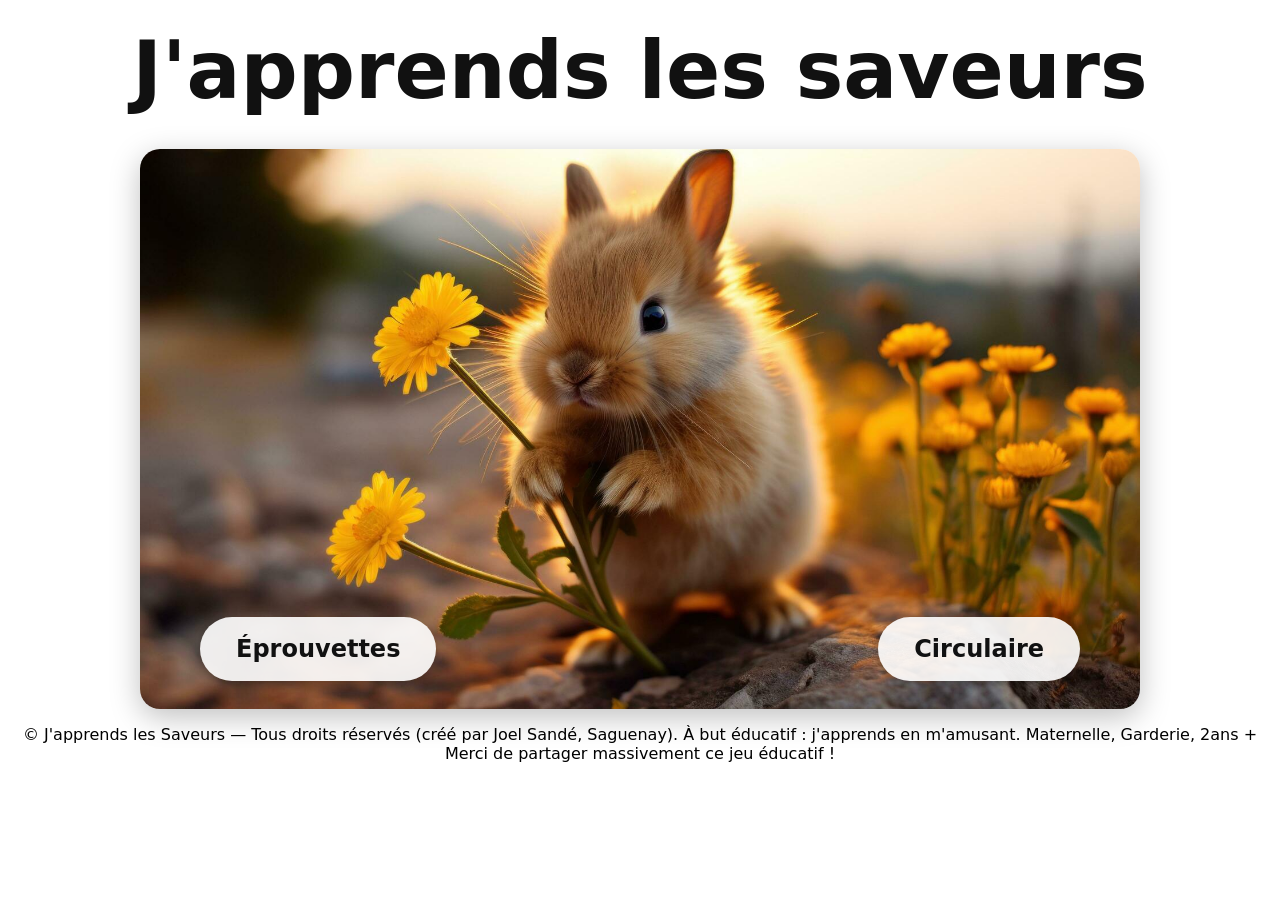
==== index.html @ b36659f0 "Ajoute la page d'accueil et le jeu circulaire, met à jour le jeu éprouvettes Nouvelle page index.htm" ====
<!DOCTYPE html>
<html lang="fr">
<head>
  <meta charset="UTF-8" />
  <meta name="viewport" content="width=device-width, initial-scale=1" />
  <title>J'apprends les saveurs</title>
  <style>
    *{box-sizing:border-box}
    html, body{margin:0; padding:0;}
    body{
      display:flex; flex-direction:column; align-items:center;
      font-family:system-ui, -apple-system, Segoe UI, Roboto, Arial, sans-serif;
      min-height:100vh; padding:24px 16px; text-align:center;
    }

    h1{
      font-size:clamp(2.5rem, 7vw, 5rem);
      margin:0 0 32px;
      font-weight:800;
      color:#111;
    }

    .hero{
      position:relative;
      width:min(92vw, 1000px);
      margin:0 auto;
    }
    .hero img{
      display:block;
      width:100%;
      height:auto;
      border-radius:20px;
      box-shadow:0 8px 30px rgba(0,0,0,.25);
    }

    .hero-links{
      position:absolute;
      left:0; right:0; bottom:5%;
      display:flex;
      justify-content:space-between;
      padding:0 6%;
    }
    .hero-links a{
      background:rgba(255,255,255,.9);
      color:#111;
      text-decoration:none;
      font-weight:700;
      font-size:clamp(1rem, 2.2vw, 1.5rem);
      padding:.75em 1.5em;
      border-radius:999px;
      box-shadow:0 3px 10px rgba(0,0,0,.3);
      transition:transform .15s ease, background .15s ease;
    }
    .hero-links a:hover{
      transform:scale(1.06);
      background:#fff;
    }
  </style>
</head>
<body>

  <h1>J'apprends les saveurs</h1>

  <div class="hero">
    <img src="lapin_saveur_2.jpg" alt="Lapin qui apprend les saveurs" />
    <div class="hero-links">
      <a href="j_apprends_les_saveurs_5_langues_et_video_responsive.html">Éprouvettes</a>
      <a href="j_apprends_les_saveurs_4_langues_circulaire.html">Circulaire</a>
    </div>
  </div>

  <footer>
    <p>&copy; J'apprends les Saveurs — Tous droits réservés (créé par Joel Sandé, Saguenay). À but éducatif : j'apprends en m'amusant. Maternelle, Garderie, 2ans +<br>Merci de partager massivement ce jeu éducatif !</p>
  </footer>
  
</body>
</html>
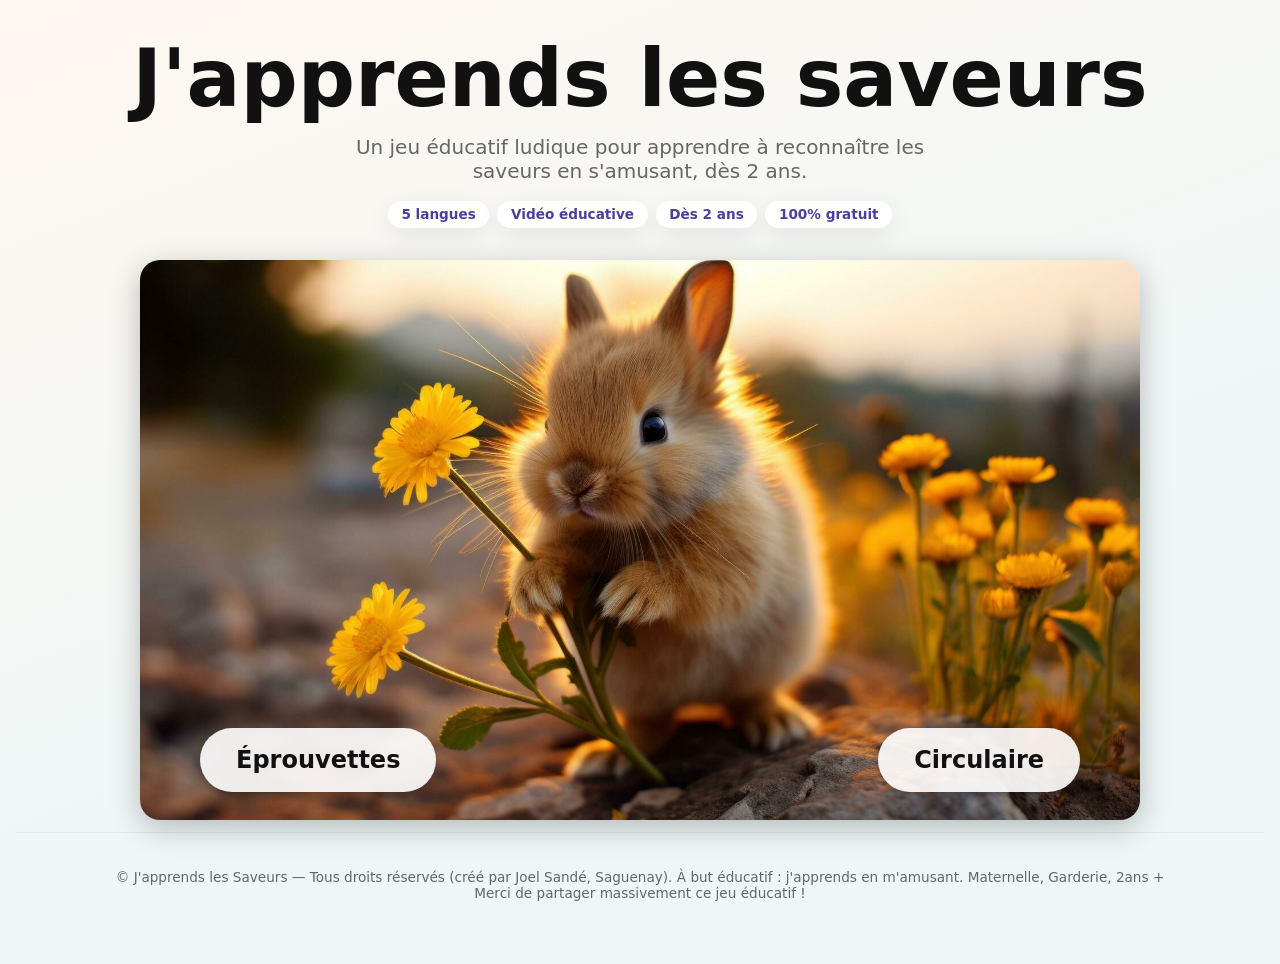
==== commit b6961683: "Habille les 3 pages d'un design partagé plus soigné (style.css) Ajoute une feuille de style commune " ====
--- a/index.html
+++ b/index.html
@@ -3,21 +3,42 @@
 <head>
   <meta charset="UTF-8" />
   <meta name="viewport" content="width=device-width, initial-scale=1" />
-  <title>J'apprends les saveurs</title>
+  <title>J'apprends les saveurs — jeu éducatif en 5 langues</title>
+  <meta name="description" content="Jeu éducatif gratuit pour apprendre les saveurs en s'amusant, dès 2 ans. Disponible en 5 langues, avec vidéo pédagogique. Choisis le mode Éprouvettes ou le mode Circulaire !" />
+  <meta property="og:type" content="website" />
+  <meta property="og:title" content="J'apprends les saveurs" />
+  <meta property="og:description" content="Jeu éducatif gratuit pour apprendre les saveurs en s'amusant, dès 2 ans. Disponible en 5 langues, avec vidéo pédagogique." />
+  <meta property="og:image" content="lapin_saveur_2.jpg" />
+  <link rel="stylesheet" href="style.css" />
   <style>
-    *{box-sizing:border-box}
-    html, body{margin:0; padding:0;}
-    body{
-      display:flex; flex-direction:column; align-items:center;
-      font-family:system-ui, -apple-system, Segoe UI, Roboto, Arial, sans-serif;
-      min-height:100vh; padding:24px 16px; text-align:center;
-    }
+    body{ padding:32px 16px; text-align:center; }
 
     h1{
       font-size:clamp(2.5rem, 7vw, 5rem);
-      margin:0 0 32px;
+      margin:0 0 10px;
       font-weight:800;
       color:#111;
+    }
+
+    .tagline{
+      margin:0 0 18px;
+      font-size:clamp(1rem, 2vw, 1.25rem);
+      color:var(--clr-muted);
+      max-width:640px;
+    }
+
+    .badges{
+      display:flex; flex-wrap:wrap; justify-content:center; gap:.5rem;
+      margin-bottom:32px;
+    }
+    .badges span{
+      background:#fff;
+      color:var(--clr-primary-dark);
+      font-weight:700;
+      font-size:.85rem;
+      padding:.4em 1em;
+      border-radius:999px;
+      box-shadow:var(--shadow-soft);
     }
 
     .hero{
@@ -49,19 +70,27 @@
       padding:.75em 1.5em;
       border-radius:999px;
       box-shadow:0 3px 10px rgba(0,0,0,.3);
-      transition:transform .15s ease, background .15s ease;
+      transition:transform .15s ease, box-shadow .15s ease, background .15s ease;
     }
     .hero-links a:hover{
-      transform:scale(1.06);
+      transform:translateY(-2px) scale(1.06);
       background:#fff;
+      box-shadow:0 6px 16px rgba(0,0,0,.35);
     }
   </style>
 </head>
 <body>
 
-  <h1>J'apprends les saveurs</h1>
+  <h1 class="fade-in">J'apprends les saveurs</h1>
+  <p class="tagline fade-in">Un jeu éducatif ludique pour apprendre à reconnaître les saveurs en s'amusant, dès 2 ans.</p>
+  <div class="badges fade-in">
+    <span>5 langues</span>
+    <span>Vidéo éducative</span>
+    <span>Dès 2 ans</span>
+    <span>100% gratuit</span>
+  </div>
 
-  <div class="hero">
+  <div class="hero fade-in">
     <img src="lapin_saveur_2.jpg" alt="Lapin qui apprend les saveurs" />
     <div class="hero-links">
       <a href="j_apprends_les_saveurs_5_langues_et_video_responsive.html">Éprouvettes</a>
@@ -72,6 +101,6 @@
   <footer>
     <p>&copy; J'apprends les Saveurs — Tous droits réservés (créé par Joel Sandé, Saguenay). À but éducatif : j'apprends en m'amusant. Maternelle, Garderie, 2ans +<br>Merci de partager massivement ce jeu éducatif !</p>
   </footer>
-  
+
 </body>
 </html>
--- a/style.css
+++ b/style.css
@@ -0,0 +1,92 @@
+/* Style partagé — J'apprends les saveurs (index, éprouvettes, circulaire) */
+
+:root{
+  --clr-primary:#6c5ce7;
+  --clr-primary-dark:#4b3fa0;
+  --clr-accent:#00b4a6;
+  --clr-bg-start:#fff7f0;
+  --clr-bg-end:#eef7f7;
+  --clr-text:#1c1c1c;
+  --clr-muted:#666;
+  --shadow-soft:0 8px 24px rgba(0,0,0,.08);
+  --shadow-hover:0 12px 28px rgba(0,0,0,.14);
+}
+
+*{box-sizing:border-box}
+html, body{margin:0; padding:0}
+body{
+  display:flex; flex-direction:column; align-items:center;
+  min-height:100vh;
+  font-family:system-ui, -apple-system, "Segoe UI", Roboto, Arial, sans-serif;
+  color:var(--clr-text);
+  background:linear-gradient(160deg, var(--clr-bg-start), var(--clr-bg-end) 65%);
+}
+
+/* Navigation entre les 3 pages (onglets) */
+.page-nav{
+  display:flex; flex-wrap:wrap; gap:.4rem; justify-content:center;
+  padding:10px 12px 0;
+}
+.page-nav a{
+  color:var(--clr-text);
+  text-decoration:none;
+  font-size:.95rem;
+  font-weight:600;
+  padding:.5em 1.1em;
+  border-radius:999px;
+  background:rgba(255,255,255,.65);
+  transition:background .15s ease, transform .15s ease, box-shadow .15s ease, color .15s ease;
+}
+.page-nav a:hover{ background:#fff; transform:translateY(-1px); box-shadow:var(--shadow-soft); }
+.page-nav a[aria-current="page"]{
+  background:linear-gradient(135deg, var(--clr-primary), var(--clr-primary-dark));
+  color:#fff;
+  box-shadow:var(--shadow-soft);
+}
+
+/* Boutons de sélection de langue */
+.lang-buttons{
+  display:flex; flex-wrap:wrap; gap:.5rem; justify-content:center;
+  padding:12px;
+}
+.lang-buttons button{
+  border:1px solid rgba(0,0,0,.08);
+  background:#fff;
+  color:var(--clr-text);
+  border-radius:999px;
+  padding:.5rem 1.1rem;
+  font-size:clamp(.9rem, 1.5vw, 1rem);
+  font-weight:600;
+  cursor:pointer;
+  box-shadow:var(--shadow-soft);
+  transition:transform .15s ease, box-shadow .15s ease, background .15s ease, color .15s ease;
+}
+.lang-buttons button:hover{ transform:translateY(-2px); box-shadow:var(--shadow-hover); }
+.lang-buttons button[aria-pressed="true"]{
+  background:linear-gradient(135deg, var(--clr-primary), var(--clr-primary-dark));
+  color:#fff;
+  border-color:transparent;
+}
+
+/* Cadre général de la page (hors pied de page) */
+.page-frame{
+  background:#fff;
+  box-shadow:var(--shadow-soft);
+}
+
+footer{
+  width:100%;
+  padding:22px 10px 18px;
+  text-align:center;
+  color:var(--clr-muted);
+  font-size:.85rem;
+  border-top:1px solid rgba(0,0,0,.06);
+  margin-top:12px;
+}
+
+/* Petite animation d'entrée, utilisée sur les éléments clés de chaque page */
+@keyframes fadeInUp{
+  from{ opacity:0; transform:translateY(14px); }
+  to{ opacity:1; transform:translateY(0); }
+}
+.fade-in{ animation:fadeInUp .5s ease both; }
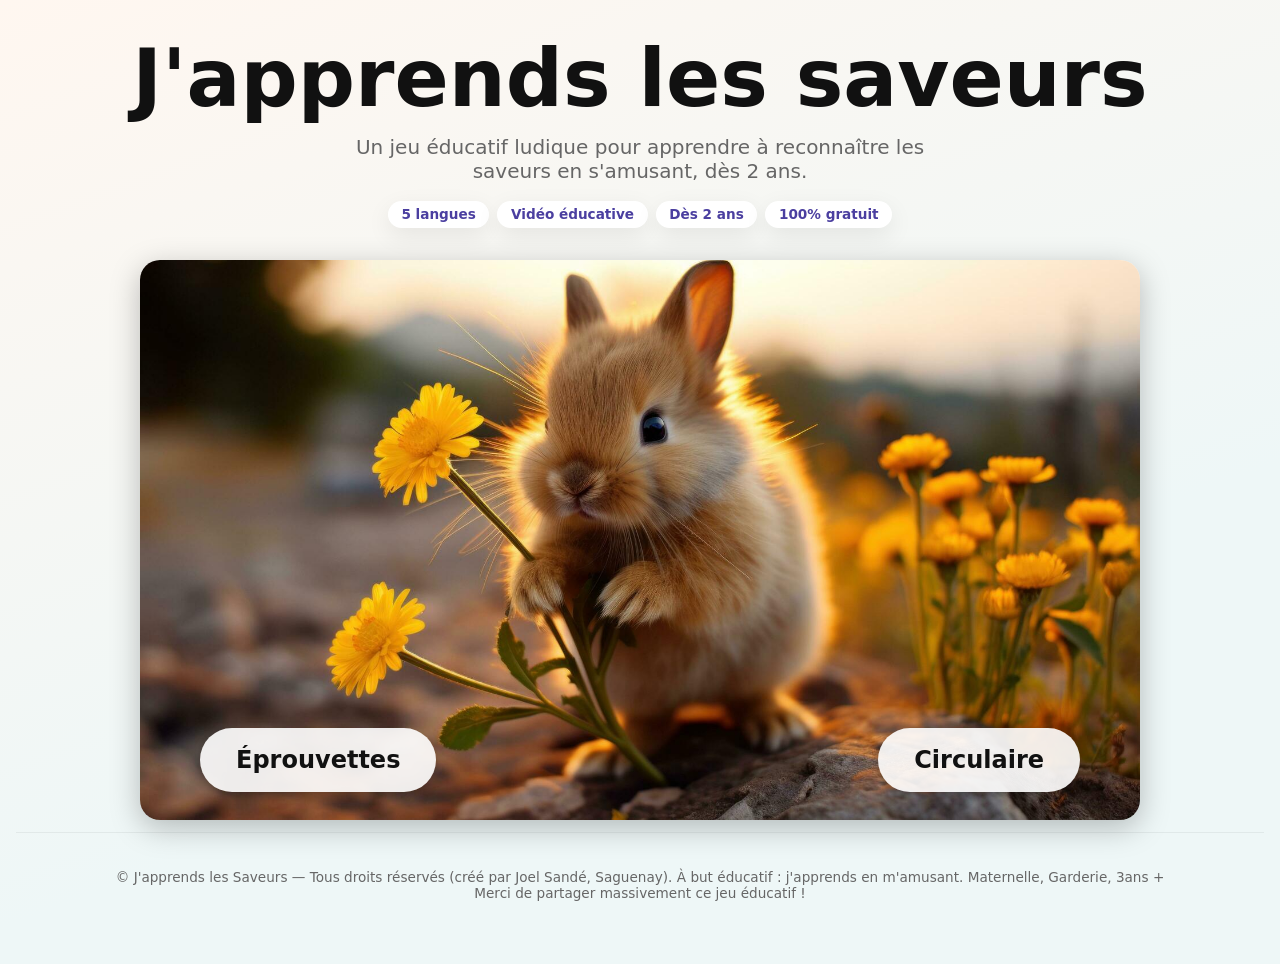
==== commit 3118d16f: "Met à jour l'âge visé dans le pied de page (3 ans +)" ====
--- a/index.html
+++ b/index.html
@@ -99,7 +99,7 @@
   </div>
 
   <footer>
-    <p>&copy; J'apprends les Saveurs — Tous droits réservés (créé par Joel Sandé, Saguenay). À but éducatif : j'apprends en m'amusant. Maternelle, Garderie, 2ans +<br>Merci de partager massivement ce jeu éducatif !</p>
+    <p>&copy; J'apprends les Saveurs — Tous droits réservés (créé par Joel Sandé, Saguenay). À but éducatif : j'apprends en m'amusant. Maternelle, Garderie, 3ans +<br>Merci de partager massivement ce jeu éducatif !</p>
   </footer>
 
 </body>
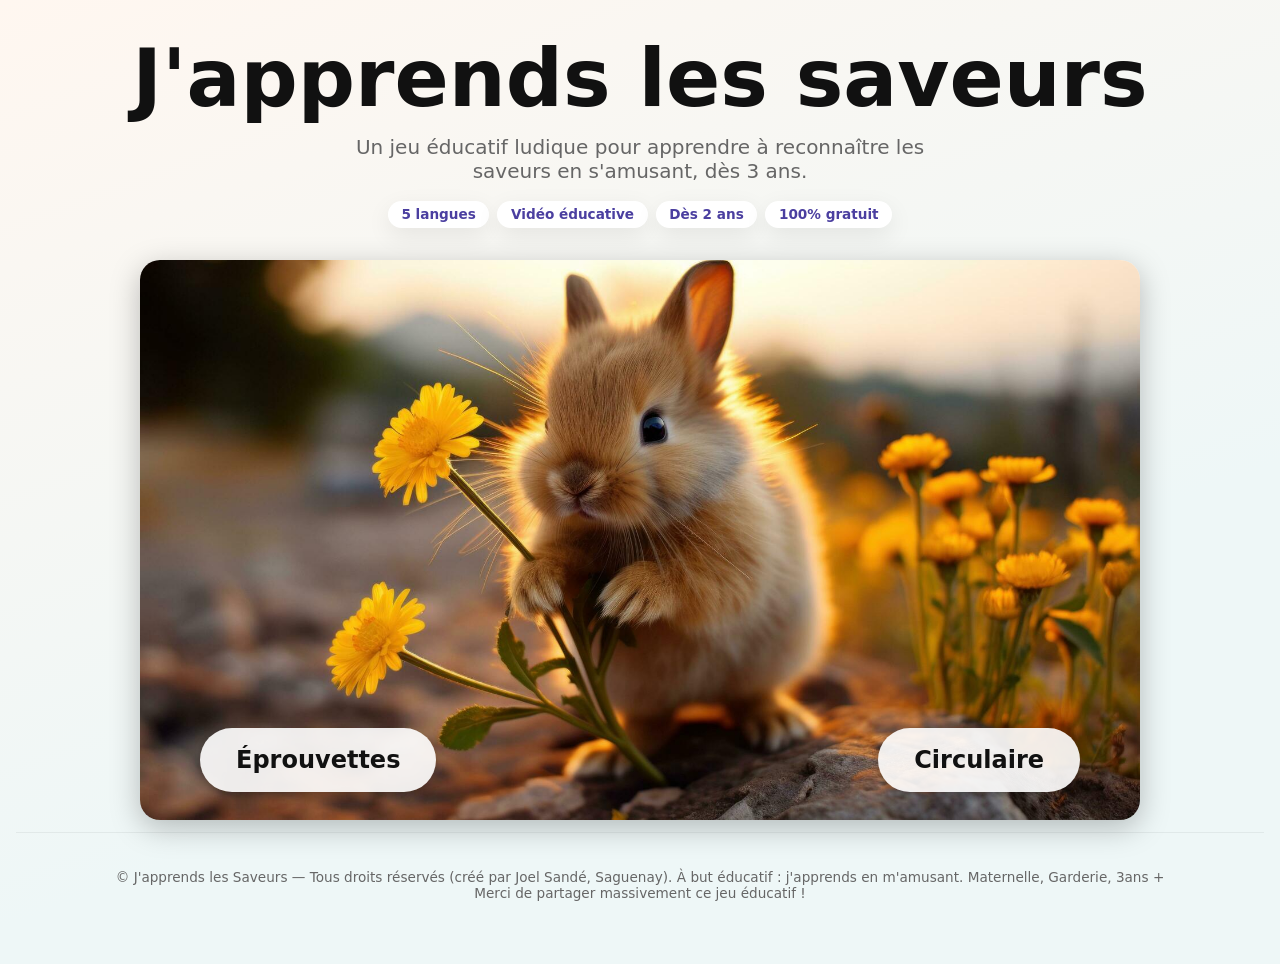
==== commit 8a878929: "Ajoute 2 rounds de saveurs (60 au total) et une alerte de transition entre rounds Nouveaux rounds 5 " ====
--- a/index.html
+++ b/index.html
@@ -82,7 +82,7 @@
 <body>
 
   <h1 class="fade-in">J'apprends les saveurs</h1>
-  <p class="tagline fade-in">Un jeu éducatif ludique pour apprendre à reconnaître les saveurs en s'amusant, dès 2 ans.</p>
+  <p class="tagline fade-in">Un jeu éducatif ludique pour apprendre à reconnaître les saveurs en s'amusant, dès 3 ans.</p>
   <div class="badges fade-in">
     <span>5 langues</span>
     <span>Vidéo éducative</span>
